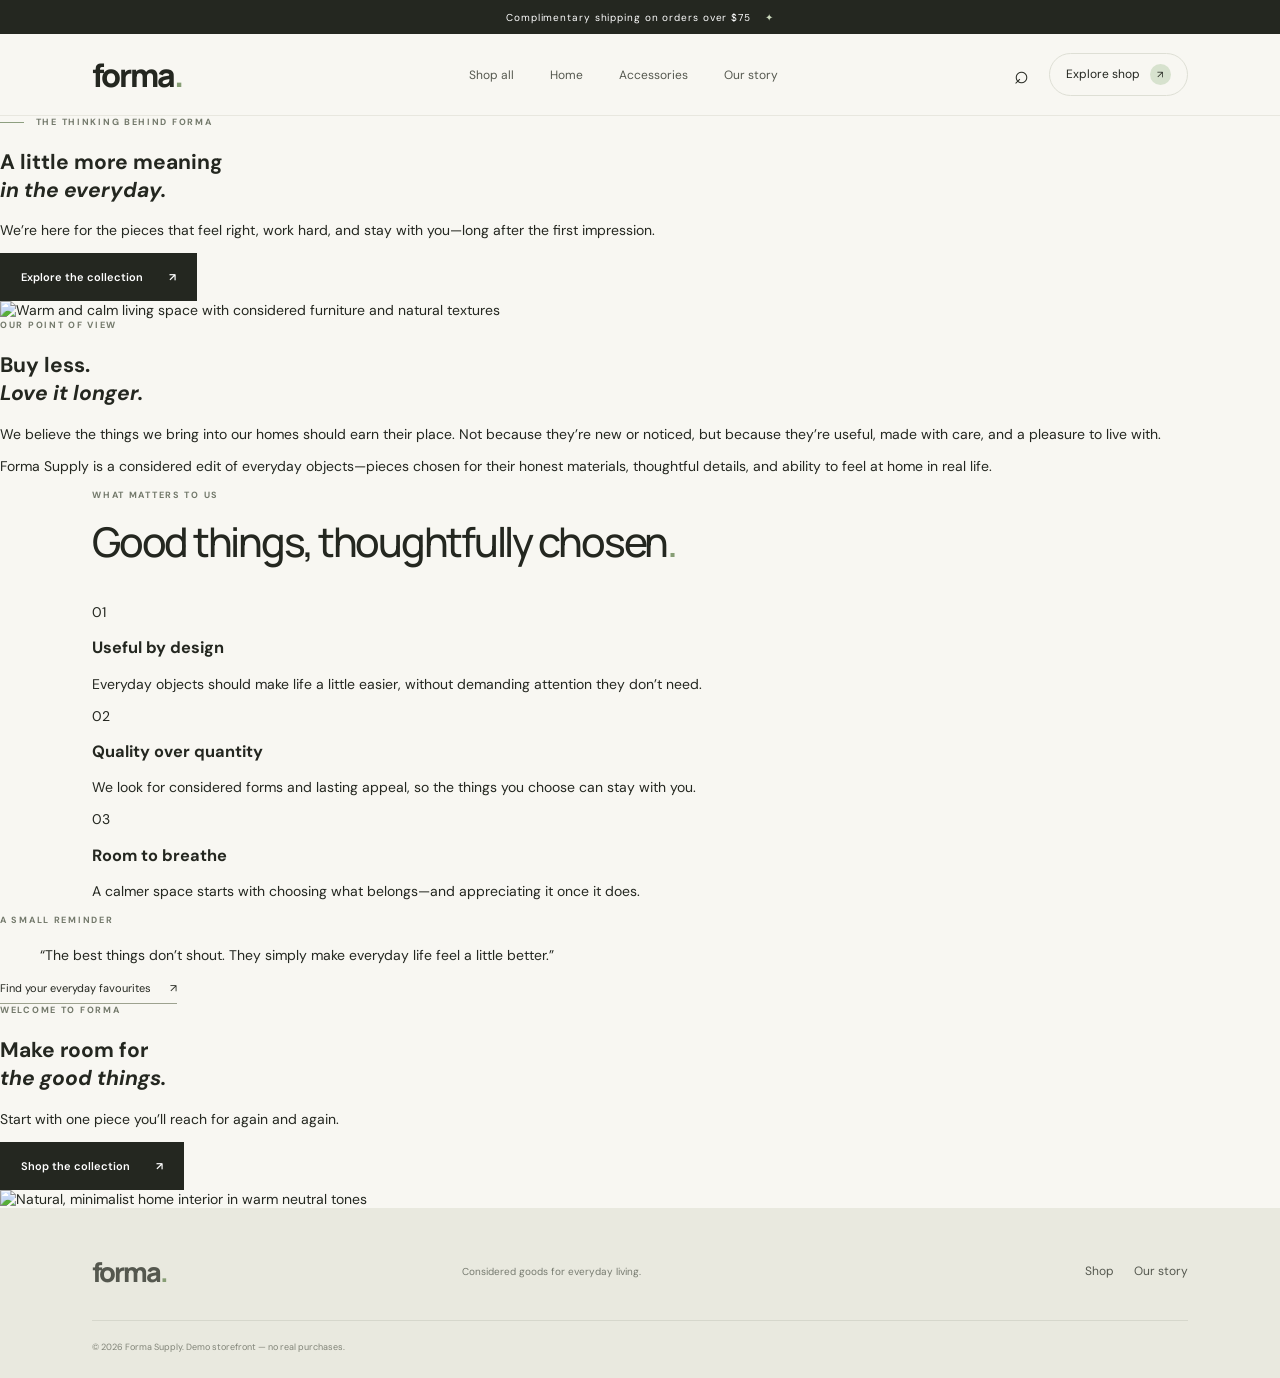
==== our-story.html @ e1f57f3d "Add separate Our Story page" ====
<!doctype html>
<html lang="en">
<head>
  <meta charset="utf-8">
  <meta name="viewport" content="width=device-width, initial-scale=1">
  <meta name="description" content="Meet Forma Supply and our belief in thoughtful essentials for everyday living.">
  <title>Our Story — Forma Supply</title>
  <link rel="preconnect" href="https://fonts.googleapis.com">
  <link rel="preconnect" href="https://fonts.gstatic.com" crossorigin>
  <link href="https://fonts.googleapis.com/css2?family=DM+Sans:wght@400;500;600;700&family=Manrope:wght@400;500;600;700;800&display=swap" rel="stylesheet">
  <link rel="stylesheet" href="styles.css">
</head>
<body>
  <div class="announcement">Complimentary shipping on orders over $75 <span aria-hidden="true">✦</span></div>
  <header class="site-header">
    <a class="wordmark" href="index.html" aria-label="Forma Supply home">forma<span>.</span></a>
    <nav class="main-nav" aria-label="Main navigation">
      <a href="index.html#shop">Shop all</a><a href="index.html#shop">Home</a><a href="index.html#shop">Accessories</a><a href="our-story.html" aria-current="page">Our story</a>
    </nav>
    <div class="header-actions">
      <a class="icon-button search-toggle" href="index.html#shop" aria-label="Search products" title="Search">⌕</a>
      <a class="cart-button" href="index.html#shop" aria-label="Explore the shop">Explore shop <span aria-hidden="true">↗</span></a>
      <button class="menu-toggle" id="menu-toggle" aria-label="Toggle menu" aria-expanded="false" aria-controls="main-nav">☰</button>
    </div>
  </header>

  <main class="our-story-page">
    <section class="story-hero">
      <p class="eyebrow"><span class="eyebrow-line"></span> THE THINKING BEHIND FORMA</p>
      <h1>A little more meaning<br><em>in the everyday.</em></h1>
      <p>We’re here for the pieces that feel right, work hard, and stay with you—long after the first impression.</p>
      <a class="button button-dark" href="index.html#shop">Explore the collection <span aria-hidden="true">↗</span></a>
    </section>

    <section class="story-feature">
      <div class="story-feature-image">
        <img src="https://images.unsplash.com/photo-1600210492486-724fe5c67fb0?auto=format&fit=crop&w=1400&q=85" alt="Warm and calm living space with considered furniture and natural textures">
      </div>
      <div class="story-feature-copy">
        <p class="eyebrow">OUR POINT OF VIEW</p>
        <h2>Buy less.<br><em>Love it longer.</em></h2>
        <p>We believe the things we bring into our homes should earn their place. Not because they’re new or noticed, but because they’re useful, made with care, and a pleasure to live with.</p>
        <p>Forma Supply is a considered edit of everyday objects—pieces chosen for their honest materials, thoughtful details, and ability to feel at home in real life.</p>
      </div>
    </section>

    <section class="story-principles section-wrap">
      <div class="section-heading">
        <div><p class="eyebrow">WHAT MATTERS TO US</p><h2>Good things, thoughtfully chosen<span>.</span></h2></div>
      </div>
      <div class="principle-grid">
        <article><span class="principle-number">01</span><h3>Useful by design</h3><p>Everyday objects should make life a little easier, without demanding attention they don’t need.</p></article>
        <article><span class="principle-number">02</span><h3>Quality over quantity</h3><p>We look for considered forms and lasting appeal, so the things you choose can stay with you.</p></article>
        <article><span class="principle-number">03</span><h3>Room to breathe</h3><p>A calmer space starts with choosing what belongs—and appreciating it once it does.</p></article>
      </div>
    </section>

    <section class="story-quote">
      <p class="eyebrow">A SMALL REMINDER</p>
      <blockquote>“The best things don’t shout. They simply make everyday life feel a little better.”</blockquote>
      <a class="text-link" href="index.html#shop">Find your everyday favourites <span aria-hidden="true">↗</span></a>
    </section>

    <section class="story-closing">
      <div><p class="eyebrow">WELCOME TO FORMA</p><h2>Make room for<br><em>the good things.</em></h2><p>Start with one piece you’ll reach for again and again.</p><a class="button button-dark" href="index.html#shop">Shop the collection <span aria-hidden="true">↗</span></a></div>
      <img src="https://images.unsplash.com/photo-1616486338812-3dadae4b4ace?auto=format&fit=crop&w=1100&q=85" alt="Natural, minimalist home interior in warm neutral tones" loading="lazy">
    </section>
  </main>

  <footer class="site-footer"><a class="wordmark" href="index.html">forma<span>.</span></a><p>Considered goods for everyday living.</p><div><a href="index.html#shop">Shop</a><a href="our-story.html" aria-current="page">Our story</a></div><small>© 2026 Forma Supply. Demo storefront — no real purchases.</small></footer>
  <script>
    const menuToggle = document.querySelector("#menu-toggle");
    const nav = document.querySelector(".main-nav");
    menuToggle.addEventListener("click", () => {
      const open = nav.classList.toggle("open");
      menuToggle.setAttribute("aria-expanded", String(open));
    });
    nav.querySelectorAll("a").forEach(link => link.addEventListener("click", () => {
      nav.classList.remove("open");
      menuToggle.setAttribute("aria-expanded", "false");
    }));
  </script>
</body>
</html>
---- styles.css ----
:root{--ink:#242720;--muted:#777b70;--paper:#f8f7f2;--cream:#eeede5;--line:#dedfd5;--green:#d7e2ce;--accent:#b9caa8;--serif:Georgia,'Times New Roman',serif;--sans:'DM Sans',sans-serif;--display:'Manrope',sans-serif}*{box-sizing:border-box}html{scroll-behavior:smooth;scroll-padding-top:90px}body{margin:0;background:var(--paper);color:var(--ink);font-family:var(--sans);font-size:14px;-webkit-font-smoothing:antialiased}button,input,select{font:inherit}button,a{-webkit-tap-highlight-color:transparent}a{color:inherit;text-decoration:none}button{color:inherit}.announcement{height:34px;background:var(--ink);color:#fff;display:flex;align-items:center;justify-content:center;gap:14px;font-size:10px;letter-spacing:.09em}.announcement span{color:#cbd9bd}.site-header{height:82px;padding:0 7.2%;display:flex;align-items:center;justify-content:space-between;border-bottom:1px solid #e8e7df;background:var(--paper);position:sticky;top:0;z-index:20}.wordmark{font-family:var(--display);font-size:32px;font-weight:800;letter-spacing:-2px}.wordmark span,.section-heading h2 span{color:#879e75}.main-nav{display:flex;gap:36px;margin-left:50px}.main-nav a,.site-footer a{font-size:12px;color:#55584f;transition:color .2s}.main-nav a:hover,.site-footer a:hover{color:#7e956b}.header-actions{display:flex;align-items:center;gap:20px}.icon-button,.menu-toggle{border:0;background:none;font-size:25px;cursor:pointer}.cart-button{border:1px solid var(--line);border-radius:30px;background:transparent;padding:10px 16px;font-size:12px;cursor:pointer}.cart-button span{display:inline-grid;place-items:center;background:var(--green);width:21px;height:21px;border-radius:50%;margin-left:7px;font-size:10px}.menu-toggle{display:none}.hero{padding:46px 7.2% 58px;display:grid;grid-template-columns:.91fr 1.09fr;gap:5%;align-items:center;min-height:550px}.hero-copy{padding:30px 0 20px}.eyebrow{font-size:9px;letter-spacing:.19em;font-weight:700;color:#73796b;margin:0 0 20px}.eyebrow-line{display:inline-block;width:24px;height:1px;background:#8e9f80;vertical-align:middle;margin-right:8px}.hero h1,.story-copy h2{font-family:var(--display);font-size:clamp(42px,5.3vw,72px);line-height:1.08;letter-spacing:-.065em;font-weight:500;margin:0 0 23px}.hero h1 em,.story-copy h2 em{font-family:var(--serif);font-weight:400;letter-spacing:-.05em}.hero-description{font-size:14px;line-height:1.9;color:#74776c;max-width:370px;margin:0 0 28px}.button{border:0;min-height:48px;padding:0 21px;display:inline-flex;align-items:center;justify-content:center;gap:26px;font-size:11px;font-weight:600;cursor:pointer;transition:transform .2s,background .2s}.button:hover{transform:translateY(-2px)}.button-dark{background:var(--ink);color:#fff}.button-dark:hover{background:#41483a}.hero-note{display:flex;align-items:center;gap:11px;margin-top:34px;color:#73766b;font-size:10px}.avatar-stack{display:flex;padding-left:3px}.avatar-stack i{width:24px;height:24px;display:grid;place-items:center;background:#d9c7ad;border:2px solid var(--paper);border-radius:50%;font-size:9px;font-style:normal;margin-left:-4px}.avatar-stack i:nth-child(2){background:#c9d6bf}.avatar-stack i:nth-child(3){background:#e6d9ca}.hero-art{height:440px;position:relative;background:#e9e5d9;overflow:hidden}.hero-art>img,.story-image img{width:100%;height:100%;object-fit:cover;display:block}.hero-art>img{object-position:center 55%}.hero-sticker{position:absolute;top:23px;right:23px;background:#e6e9db;border-radius:50%;width:91px;height:91px;display:flex;align-items:center;justify-content:center;flex-direction:column;transform:rotate(9deg);font-size:14px;line-height:1.2;font-weight:700;letter-spacing:.04em}.hero-sticker small{font-size:7px;font-weight:500;letter-spacing:.16em;margin-top:6px}.image-caption{position:absolute;bottom:0;left:0;right:0;padding:14px 18px;background:linear-gradient(transparent,rgba(0,0,0,.48));color:white;font-size:10px;display:flex;justify-content:space-between}.trust-strip{min-height:68px;border-top:1px solid var(--line);border-bottom:1px solid var(--line);display:flex;align-items:center;justify-content:space-evenly;gap:20px;padding:14px 6%;font-size:10px;color:#62665a;letter-spacing:.02em}.trust-strip span{white-space:nowrap}.section-wrap{padding-left:7.2%;padding-right:7.2%}.shop-section{padding-top:92px;padding-bottom:96px}.section-heading{display:flex;align-items:end;justify-content:space-between;margin-bottom:34px}.section-heading .eyebrow{margin-bottom:12px}.section-heading h2,.newsletter h2{font-family:var(--display);font-size:clamp(29px,3.2vw,42px);font-weight:500;letter-spacing:-.055em;margin:0}.text-link{font-size:11px;border-bottom:1px solid #9da28f;padding-bottom:8px;display:inline-flex;gap:19px;align-items:center}.shop-tools{display:flex;align-items:center;gap:18px;margin-bottom:25px;flex-wrap:wrap}.filter-list{display:flex;gap:8px;flex:1;flex-wrap:wrap}.filter-chip{background:transparent;border:1px solid var(--line);padding:10px 14px;border-radius:30px;font-size:10px;cursor:pointer;transition:all .2s}.filter-chip.active,.filter-chip:hover{background:var(--ink);color:white;border-color:var(--ink)}.filter-chip span{opacity:.65;margin-left:7px}.search-box{height:36px;display:flex;align-items:center;gap:8px;border-bottom:1px solid var(--line);color:#777;width:160px}.search-box span{font-size:20px}.search-box input{width:100%;border:0;outline:0;background:transparent;font-size:10px;min-width:0}.sort-label{font-size:10px;color:#777;white-space:nowrap}.sort-label select{border:0;background:transparent;color:var(--ink);font-size:10px;outline:0;cursor:pointer}.product-grid{display:grid;grid-template-columns:repeat(3,minmax(0,1fr));gap:36px 20px}.product-card{min-width:0}.product-image{position:relative;aspect-ratio:4/4.65;background:#eeece5;overflow:hidden}.product-image img{width:100%;height:100%;object-fit:cover;display:block;transition:transform .55s}.product-card:hover .product-image img{transform:scale(1.045)}.product-badge{position:absolute;top:13px;left:13px;background:var(--paper);padding:7px 9px;font-size:8px;letter-spacing:.07em;text-transform:uppercase}.quick-add{position:absolute;left:12px;right:12px;bottom:12px;width:calc(100% - 24px);height:42px;border:0;background:rgba(248,247,242,.96);display:flex;align-items:center;justify-content:space-between;padding:0 14px;font-size:10px;cursor:pointer;transform:translateY(65px);transition:transform .25s}.product-card:hover .quick-add,.quick-add:focus{transform:translateY(0)}.product-info{padding:15px 1px 0;display:flex;justify-content:space-between;gap:12px}.product-info h3{font-size:12px;font-weight:500;margin:0 0 6px}.product-info p{font-size:10px;color:#85877c;margin:0}.product-price{font-size:11px;font-weight:600;white-space:nowrap}.product-price del{font-size:10px;font-weight:400;color:#98998f;margin-right:5px}.swatches{display:flex;gap:5px;margin-top:11px}.swatches i{width:10px;height:10px;border-radius:50%;border:1px solid #d5d4ca}.empty-state{text-align:center;padding:60px 0;color:var(--muted)}.story-section{background:#eeede5;display:grid;grid-template-columns:1fr 1fr;min-height:450px}.story-image{min-height:420px}.story-copy{display:flex;flex-direction:column;align-items:flex-start;justify-content:center;padding:65px 12%}.story-copy .eyebrow{margin-bottom:17px}.story-copy h2{font-size:clamp(39px,4.6vw,59px);margin-bottom:22px}.story-copy>p:not(.eyebrow){font-size:12px;line-height:2;color:#717469;max-width:400px;margin:0 0 26px}.newsletter{text-align:center;padding-top:94px;padding-bottom:91px}.newsletter .eyebrow{margin-bottom:14px}.newsletter h2{font-size:36px}.newsletter>p:not(.eyebrow):not(.form-message){color:#7b7d72;font-size:12px;margin:15px 0 26px}.newsletter-form{display:flex;max-width:440px;margin:0 auto;border-bottom:1px solid #b9bcb0;padding-bottom:6px}.newsletter-form input{flex:1;min-width:0;border:0;background:transparent;padding:0 12px;outline:0;font-size:11px}.newsletter-form .button{min-height:42px}.form-message{font-size:11px;color:#536c45;min-height:14px}.site-footer{background:#e9e9df;padding:45px 7.2% 25px;display:grid;grid-template-columns:1fr 1fr 1fr;align-items:center;gap:15px}.site-footer .wordmark{font-size:27px}.site-footer p{font-size:10px;color:#777b70}.site-footer>div{display:flex;gap:20px;justify-content:flex-end}.site-footer small{grid-column:1/-1;border-top:1px solid #d6d7cc;padding-top:20px;margin-top:15px;color:#818478;font-size:9px}.overlay{position:fixed;inset:0;background:rgba(27,30,24,.4);z-index:40}.cart-drawer{position:fixed;z-index:41;right:0;top:0;bottom:0;width:min(430px,100%);background:var(--paper);padding:27px;display:flex;flex-direction:column;transform:translateX(105%);transition:transform .3s ease;box-shadow:-10px 0 50px #0000000d}.cart-drawer.open{transform:translateX(0)}.drawer-header{display:flex;align-items:center;justify-content:space-between;border-bottom:1px solid var(--line);padding-bottom:20px}.drawer-header .eyebrow{margin-bottom:8px}.drawer-header h2{font-size:25px;letter-spacing:-.04em;margin:0;font-family:var(--display);font-weight:500}.drawer-header h2 span{font-size:13px;color:#888}.close-button{font-size:28px;border:0;background:transparent;cursor:pointer}.cart-items{overflow:auto;flex:1}.cart-row{display:grid;grid-template-columns:80px 1fr auto;gap:14px;padding:18px 0;border-bottom:1px solid var(--line)}.cart-row img{width:80px;height:95px;object-fit:cover}.cart-row h3{font-size:12px;font-weight:500;margin:5px 0}.cart-row p{font-size:10px;color:#7c7f74;margin:0}.quantity-control{display:flex;align-items:center;gap:11px;margin-top:13px}.quantity-control button{width:22px;height:22px;border:1px solid var(--line);background:transparent;cursor:pointer}.quantity-control span{font-size:10px}.remove-item{border:0;background:none;text-decoration:underline;color:#85877c;font-size:9px;cursor:pointer;padding:0;margin-top:9px}.cart-row-price{font-size:11px;font-weight:600;padding-top:6px}.cart-empty{flex:1;display:flex;align-items:center;justify-content:center;flex-direction:column;text-align:center}.cart-empty>span{font-size:35px;color:#9aaa8d}.cart-empty h3{font-size:15px;font-weight:500}.cart-empty p{color:#7c7f74;font-size:11px;margin-bottom:22px}.drawer-footer{border-top:1px solid var(--line);padding-top:18px}.subtotal{display:flex;justify-content:space-between;font-size:12px}.drawer-footer>p,.drawer-footer>small{font-size:9px;color:#818478}.checkout-button{width:100%;margin-top:8px;justify-content:space-between}.drawer-footer>small{display:block;text-align:center;margin-top:12px}.toast{position:fixed;z-index:60;bottom:24px;left:50%;transform:translate(-50%,20px);background:var(--ink);color:#fff;padding:13px 20px;font-size:11px;opacity:0;pointer-events:none;transition:all .25s;max-width:90%;text-align:center}.toast.show{opacity:1;transform:translate(-50%,0)}.sr-only{position:absolute;width:1px;height:1px;padding:0;margin:-1px;overflow:hidden;clip:rect(0,0,0,0);white-space:nowrap;border:0}:focus-visible{outline:2px solid #81986f;outline-offset:3px}[hidden]{display:none!important}
@media(min-width:1400px){.hero,.section-wrap{padding-left:max(7.2%,calc((100% - 1240px)/2));padding-right:max(7.2%,calc((100% - 1240px)/2))}.hero{min-height:650px}.hero-art{height:510px}}
@media(max-width:900px){.site-header{padding:0 5%;height:72px}.main-nav{gap:19px;margin-left:0}.hero{padding:35px 5%;gap:4%;min-height:470px}.hero-art{height:380px}.hero h1{font-size:clamp(40px,6vw,58px)}.section-wrap{padding-left:5%;padding-right:5%}.trust-strip{padding:18px 4%;gap:14px;flex-wrap:wrap}.trust-strip span{font-size:9px}.product-grid{gap:28px 14px}.shop-tools{gap:12px}.story-copy{padding:45px 9%}.site-footer{padding-left:5%;padding-right:5%}}
@media(max-width:650px){.announcement{height:31px;font-size:9px}.site-header{height:66px}.wordmark{font-size:29px}.header-actions{gap:11px}.main-nav{display:none;position:absolute;top:65px;left:0;right:0;padding:23px 5%;background:var(--paper);border-bottom:1px solid var(--line);flex-direction:column;gap:20px}.main-nav.open{display:flex}.main-nav a{font-size:13px}.menu-toggle{display:block;font-size:19px}.hero{grid-template-columns:1fr;padding:26px 5% 35px;gap:25px}.hero-copy{padding:12px 0 0}.hero h1{font-size:clamp(46px,12vw,63px)}.hero-description{font-size:13px;max-width:330px}.hero-note{margin-top:23px}.hero-art{height:350px}.hero-sticker{width:75px;height:75px;font-size:12px;top:14px;right:14px}.trust-strip{justify-content:center;gap:14px 24px;min-height:75px}.trust-strip span{font-size:9px}.shop-section{padding-top:62px;padding-bottom:65px}.section-heading{align-items:flex-end;gap:12px;margin-bottom:25px}.section-heading h2{font-size:29px}.section-heading .text-link{font-size:9px;gap:8px;white-space:nowrap}.shop-tools{display:grid;grid-template-columns:1fr auto}.filter-list{grid-column:1/-1;flex-wrap:nowrap;overflow:auto;padding-bottom:5px}.filter-chip{white-space:nowrap;padding:9px 12px}.search-box{width:100%;grid-column:1/2;grid-row:2}.sort-label{grid-column:2;grid-row:2}.product-grid{grid-template-columns:repeat(2,minmax(0,1fr));gap:26px 12px}.product-image{aspect-ratio:4/4.7}.product-badge{top:8px;left:8px;font-size:7px;padding:6px}.quick-add{transform:none;left:7px;right:7px;bottom:7px;width:calc(100% - 14px);height:36px;padding:0 9px;font-size:9px}.product-info{padding-top:11px;gap:5px}.product-info h3{font-size:11px}.product-info p{font-size:9px}.product-price{font-size:10px}.product-price del{display:block;margin:0 0 2px}.story-section{grid-template-columns:1fr}.story-image{min-height:0;height:290px}.story-copy{padding:48px 7% 54px}.story-copy h2{font-size:47px}.newsletter{padding-top:67px;padding-bottom:65px}.newsletter h2{font-size:28px}.newsletter-form{max-width:100%}.newsletter-form .button{padding:0 13px;gap:10px}.site-footer{grid-template-columns:1fr auto;padding:34px 5% 22px;gap:7px}.site-footer p{grid-column:1/-1;grid-row:2;margin:0 0 14px}.site-footer>div{grid-column:2;grid-row:1;gap:12px}.site-footer>div a{font-size:10px}.site-footer small{margin-top:17px}.cart-drawer{padding:21px}.cart-empty h3{font-size:14px}}
@media(prefers-reduced-motion:reduce){*,*::before,*::after{scroll-behavior:auto!important;transition:none!important;animation:none!important}}
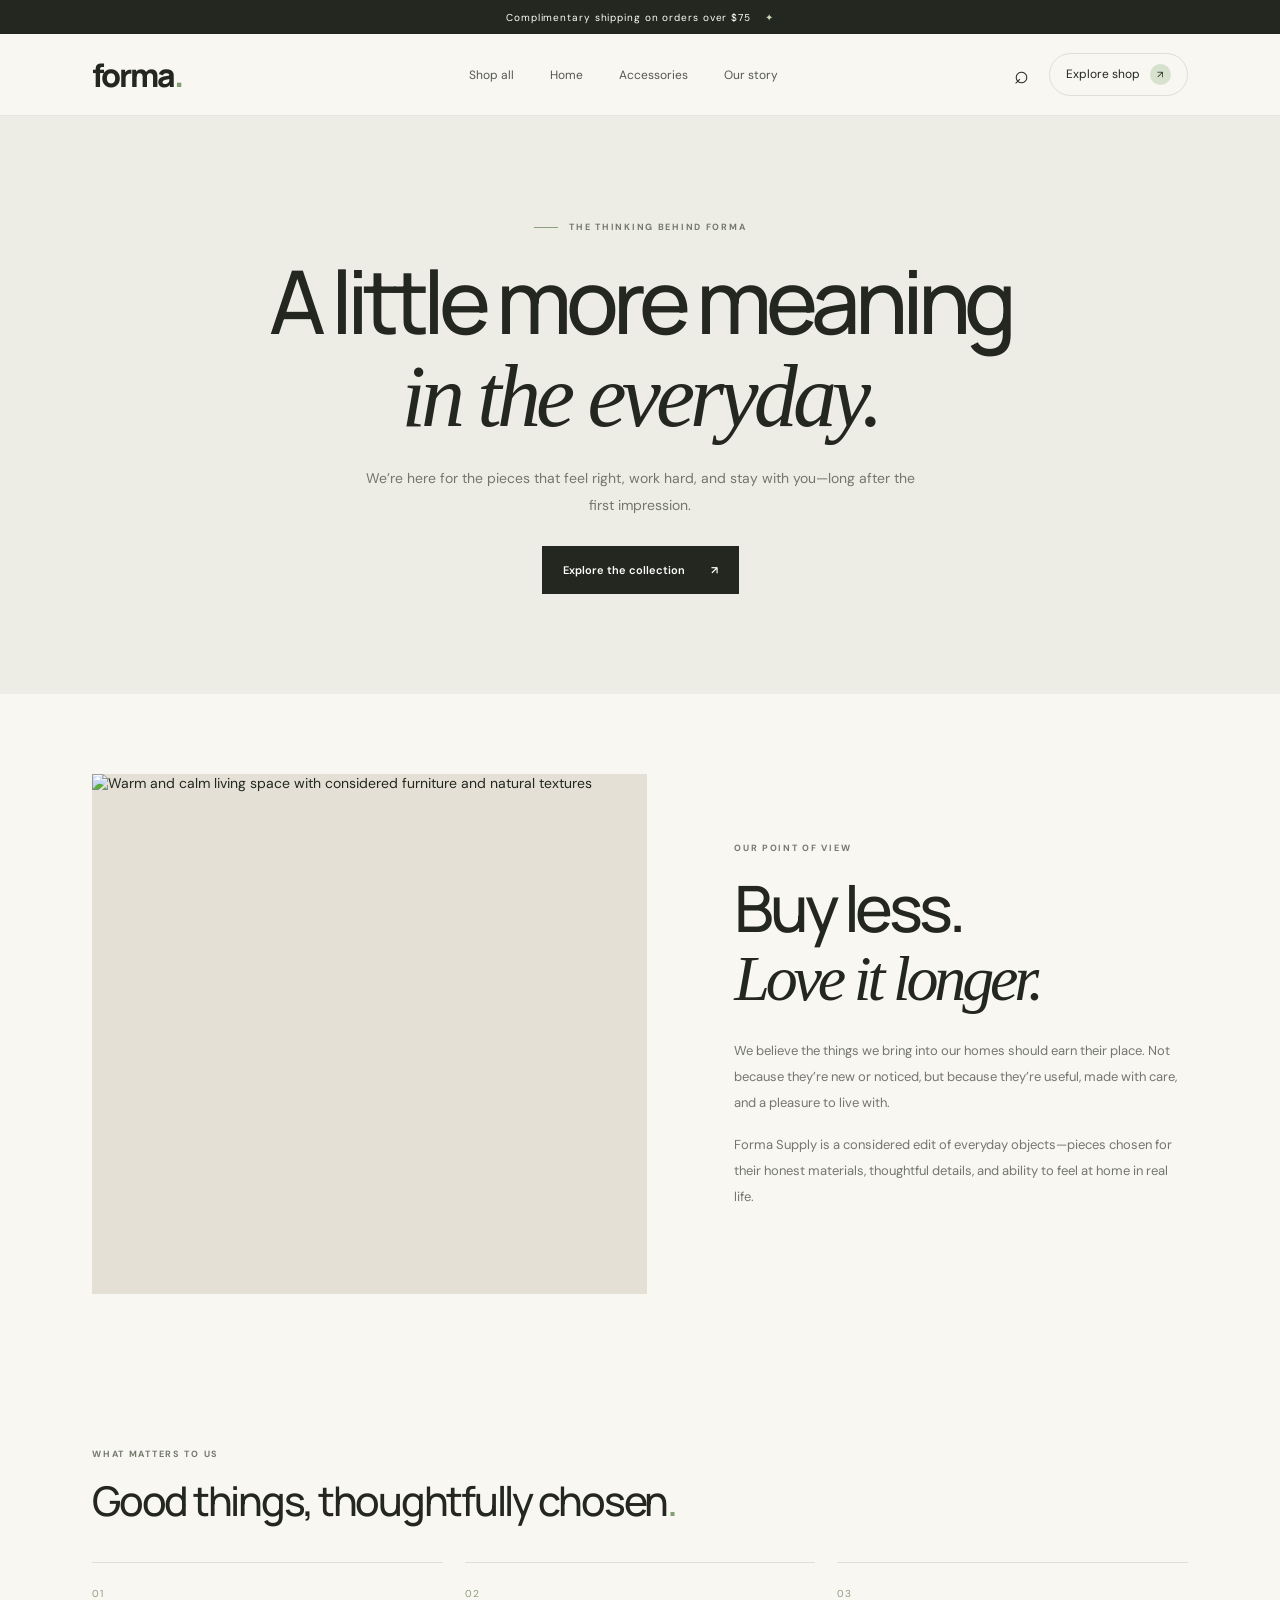
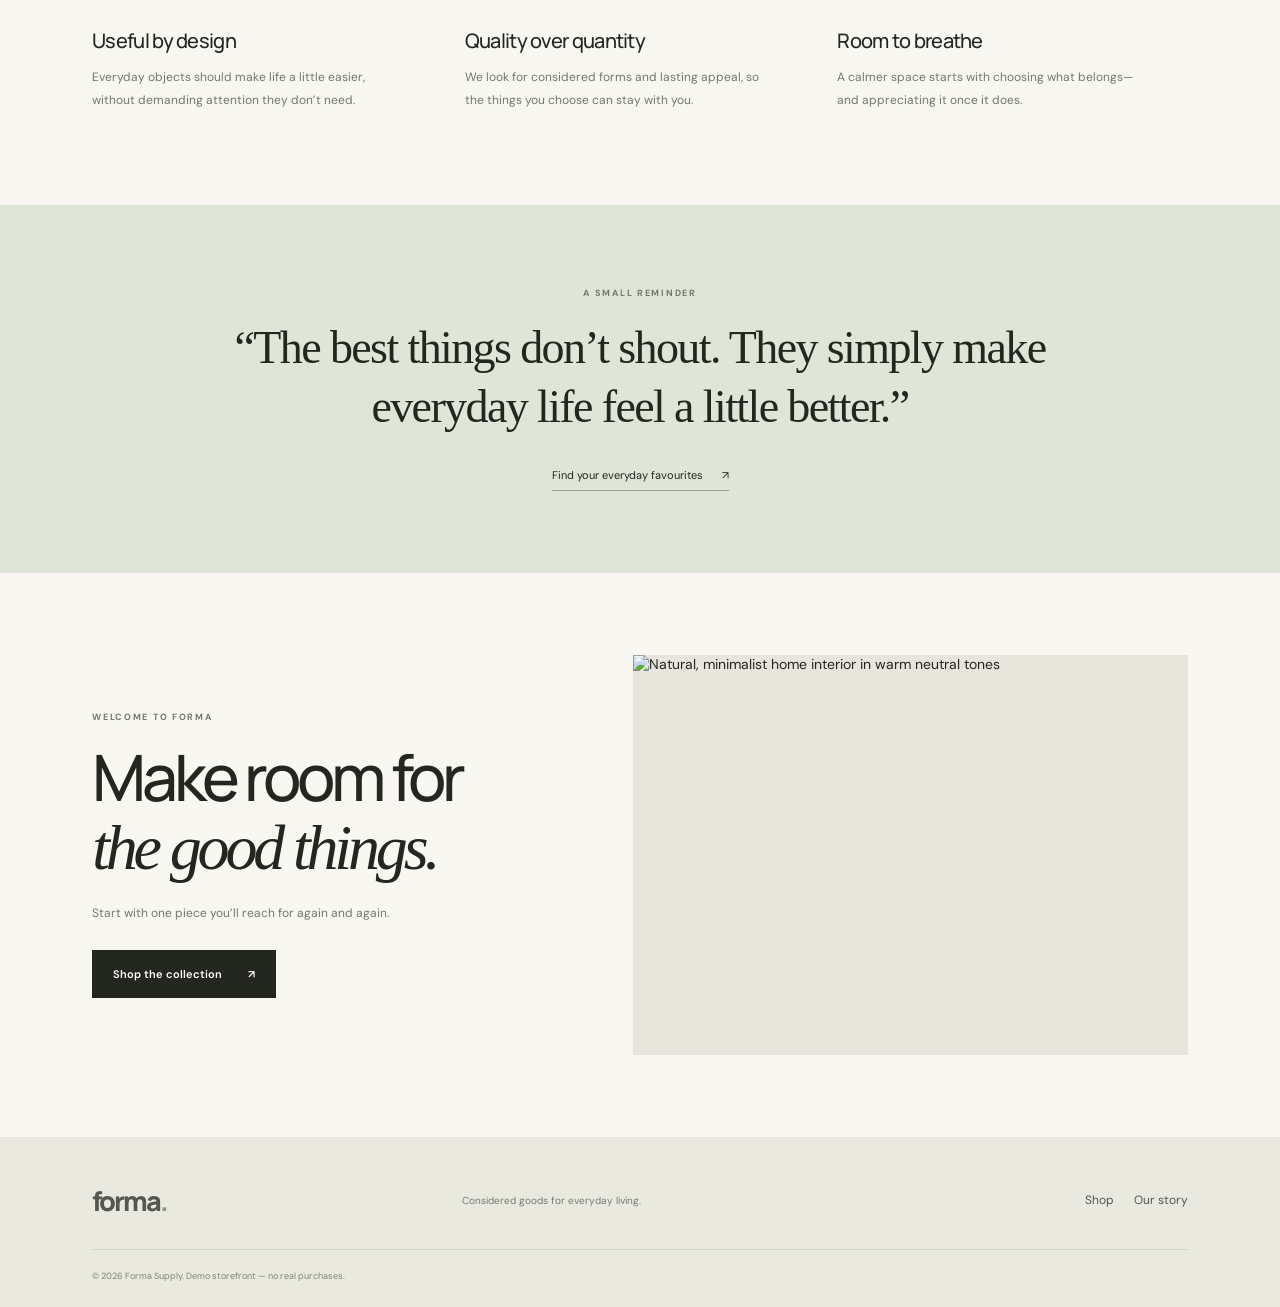
==== commit 8a0dcef8: "Add navigation target for mobile menu" ====
--- a/our-story.html
+++ b/our-story.html
@@ -14,7 +14,7 @@
   <div class="announcement">Complimentary shipping on orders over $75 <span aria-hidden="true">✦</span></div>
   <header class="site-header">
     <a class="wordmark" href="index.html" aria-label="Forma Supply home">forma<span>.</span></a>
-    <nav class="main-nav" aria-label="Main navigation">
+    <nav class="main-nav" id="main-nav" aria-label="Main navigation">
       <a href="index.html#shop">Shop all</a><a href="index.html#shop">Home</a><a href="index.html#shop">Accessories</a><a href="our-story.html" aria-current="page">Our story</a>
     </nav>
     <div class="header-actions">
--- a/styles.css
+++ b/styles.css
@@ -2,4 +2,36 @@
 @media(min-width:1400px){.hero,.section-wrap{padding-left:max(7.2%,calc((100% - 1240px)/2));padding-right:max(7.2%,calc((100% - 1240px)/2))}.hero{min-height:650px}.hero-art{height:510px}}
 @media(max-width:900px){.site-header{padding:0 5%;height:72px}.main-nav{gap:19px;margin-left:0}.hero{padding:35px 5%;gap:4%;min-height:470px}.hero-art{height:380px}.hero h1{font-size:clamp(40px,6vw,58px)}.section-wrap{padding-left:5%;padding-right:5%}.trust-strip{padding:18px 4%;gap:14px;flex-wrap:wrap}.trust-strip span{font-size:9px}.product-grid{gap:28px 14px}.shop-tools{gap:12px}.story-copy{padding:45px 9%}.site-footer{padding-left:5%;padding-right:5%}}
 @media(max-width:650px){.announcement{height:31px;font-size:9px}.site-header{height:66px}.wordmark{font-size:29px}.header-actions{gap:11px}.main-nav{display:none;position:absolute;top:65px;left:0;right:0;padding:23px 5%;background:var(--paper);border-bottom:1px solid var(--line);flex-direction:column;gap:20px}.main-nav.open{display:flex}.main-nav a{font-size:13px}.menu-toggle{display:block;font-size:19px}.hero{grid-template-columns:1fr;padding:26px 5% 35px;gap:25px}.hero-copy{padding:12px 0 0}.hero h1{font-size:clamp(46px,12vw,63px)}.hero-description{font-size:13px;max-width:330px}.hero-note{margin-top:23px}.hero-art{height:350px}.hero-sticker{width:75px;height:75px;font-size:12px;top:14px;right:14px}.trust-strip{justify-content:center;gap:14px 24px;min-height:75px}.trust-strip span{font-size:9px}.shop-section{padding-top:62px;padding-bottom:65px}.section-heading{align-items:flex-end;gap:12px;margin-bottom:25px}.section-heading h2{font-size:29px}.section-heading .text-link{font-size:9px;gap:8px;white-space:nowrap}.shop-tools{display:grid;grid-template-columns:1fr auto}.filter-list{grid-column:1/-1;flex-wrap:nowrap;overflow:auto;padding-bottom:5px}.filter-chip{white-space:nowrap;padding:9px 12px}.search-box{width:100%;grid-column:1/2;grid-row:2}.sort-label{grid-column:2;grid-row:2}.product-grid{grid-template-columns:repeat(2,minmax(0,1fr));gap:26px 12px}.product-image{aspect-ratio:4/4.7}.product-badge{top:8px;left:8px;font-size:7px;padding:6px}.quick-add{transform:none;left:7px;right:7px;bottom:7px;width:calc(100% - 14px);height:36px;padding:0 9px;font-size:9px}.product-info{padding-top:11px;gap:5px}.product-info h3{font-size:11px}.product-info p{font-size:9px}.product-price{font-size:10px}.product-price del{display:block;margin:0 0 2px}.story-section{grid-template-columns:1fr}.story-image{min-height:0;height:290px}.story-copy{padding:48px 7% 54px}.story-copy h2{font-size:47px}.newsletter{padding-top:67px;padding-bottom:65px}.newsletter h2{font-size:28px}.newsletter-form{max-width:100%}.newsletter-form .button{padding:0 13px;gap:10px}.site-footer{grid-template-columns:1fr auto;padding:34px 5% 22px;gap:7px}.site-footer p{grid-column:1/-1;grid-row:2;margin:0 0 14px}.site-footer>div{grid-column:2;grid-row:1;gap:12px}.site-footer>div a{font-size:10px}.site-footer small{margin-top:17px}.cart-drawer{padding:21px}.cart-empty h3{font-size:14px}}
-@media(prefers-reduced-motion:reduce){*,*::before,*::after{scroll-behavior:auto!important;transition:none!important;animation:none!important}}+@media(prefers-reduced-motion:reduce){*,*::before,*::after{scroll-behavior:auto!important;transition:none!important;animation:none!important}}
+/* Dedicated Our Story page */
+.our-story-page{overflow:hidden}
+.story-hero{padding:105px 7.2% 100px;text-align:center;background:#eeede5}
+.story-hero .eyebrow{margin-bottom:22px}
+.story-hero h1{font-family:var(--display);font-size:clamp(48px,7vw,88px);line-height:1.04;letter-spacing:-.07em;font-weight:500;margin:0 auto 23px}
+.story-hero h1 em{font-family:var(--serif);font-weight:400;letter-spacing:-.055em}
+.story-hero>p:not(.eyebrow){max-width:560px;margin:0 auto 28px;color:#73776b;font-size:14px;line-height:1.9}
+.story-feature{display:grid;grid-template-columns:1.1fr .9fr;align-items:center;gap:8%;padding:80px 7.2%}
+.story-feature-image{height:520px;background:#e4e0d5;overflow:hidden}
+.story-feature-image img{width:100%;height:100%;object-fit:cover;display:block}
+.story-feature-copy{max-width:460px;padding:25px 0}
+.story-feature-copy h2,.story-closing h2{font-family:var(--display);font-size:clamp(42px,5vw,64px);font-weight:500;line-height:1.06;letter-spacing:-.065em;margin:0 0 25px}
+.story-feature-copy h2 em,.story-closing h2 em{font-family:var(--serif);font-weight:400}
+.story-feature-copy>p:not(.eyebrow){font-size:13px;color:#74776d;line-height:2;margin:0 0 16px}
+.story-principles{padding-top:74px;padding-bottom:88px}
+.principle-grid{display:grid;grid-template-columns:repeat(3,minmax(0,1fr));gap:22px}
+.principle-grid article{border-top:1px solid var(--line);padding:20px 8px 5px 0}
+.principle-number{font-size:10px;color:#8d9e7e;letter-spacing:.12em}
+.principle-grid h3{font-family:var(--display);font-size:20px;font-weight:500;letter-spacing:-.035em;margin:26px 0 12px}
+.principle-grid p{font-size:12px;line-height:1.9;color:#74776d;max-width:300px;margin:0}
+.story-quote{background:#dfe5d7;padding:82px 8%;text-align:center}
+.story-quote .eyebrow{margin-bottom:20px}
+.story-quote blockquote{font-family:var(--serif);font-size:clamp(28px,4vw,46px);line-height:1.28;letter-spacing:-.035em;max-width:850px;margin:0 auto 28px}
+.story-quote .text-link{justify-content:center}
+.story-closing{padding:82px 7.2%;display:grid;grid-template-columns:.9fr 1.1fr;align-items:center;gap:8%}
+.story-closing>div{padding:15px 0}
+.story-closing h2{margin-bottom:20px}
+.story-closing>p{color:#73776b}
+.story-closing>div>p:not(.eyebrow){color:#74776d;font-size:12px;line-height:1.9;margin:0 0 25px}
+.story-closing img{width:100%;height:400px;object-fit:cover;display:block;background:#e8e5dc}
+@media(max-width:900px){.story-hero{padding:85px 5%}.story-feature{padding:60px 5%;gap:5%}.story-feature-image{height:430px}.story-principles{padding-top:60px;padding-bottom:70px}.story-closing{padding:65px 5%;gap:5%}.story-closing img{height:340px}}
+@media(max-width:650px){.story-hero{padding:70px 6% 65px}.story-hero h1{font-size:clamp(43px,11.5vw,62px)}.story-hero>p:not(.eyebrow){font-size:13px}.story-feature{grid-template-columns:1fr;padding:36px 5% 48px;gap:28px}.story-feature-image{height:300px}.story-feature-copy{padding:0 2%}.story-feature-copy h2{font-size:47px}.story-principles{padding-top:50px;padding-bottom:58px}.section-heading h2{font-size:29px}.principle-grid{grid-template-columns:1fr;gap:15px}.principle-grid article{padding:17px 0 12px}.principle-grid h3{margin:15px 0 8px;font-size:19px}.principle-grid p{max-width:100%}.story-quote{padding:61px 7%}.story-closing{grid-template-columns:1fr;padding:52px 5%;gap:28px}.story-closing h2{font-size:48px}.story-closing img{height:290px}}
